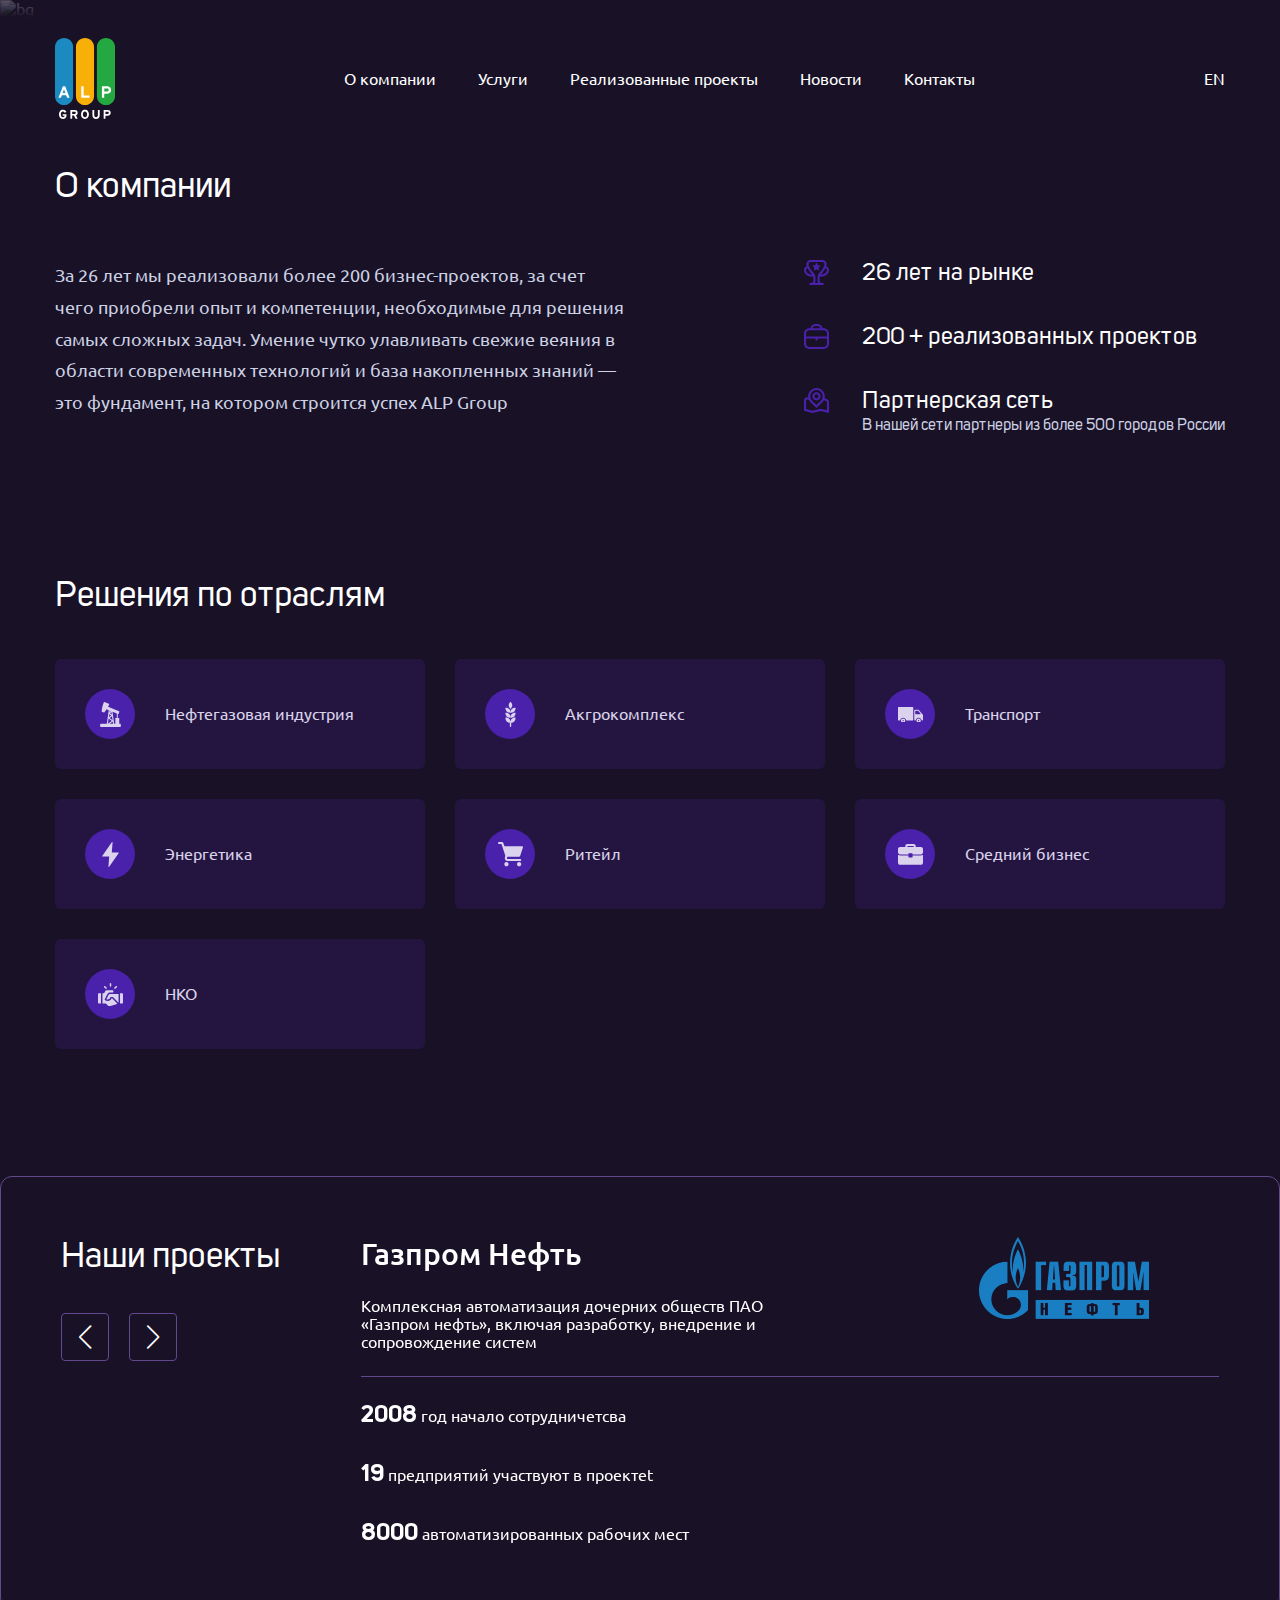
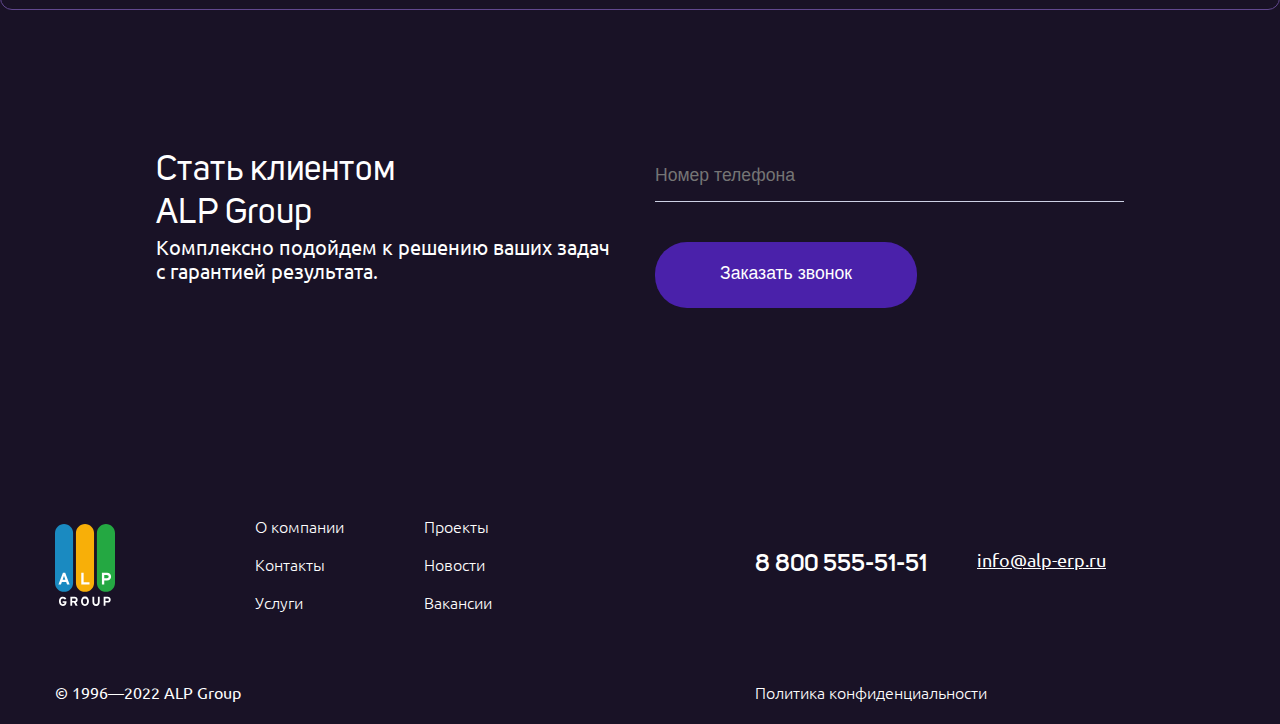
==== about.html @ 7f0297d9 "first-commit-1" ====
<!doctype html>
<html lang="ru">
<head>
  <meta charset="UTF-8">
  <meta name="viewport"
        content="width=device-width, user-scalable=no, initial-scale=1.0, maximum-scale=1.0, minimum-scale=1.0">
  <meta http-equiv="X-UA-Compatible" content="ie=edge">
  <title>About</title>
  <link rel="stylesheet" href="assets/style/vendor/swiper-bundle.min.css">
  <link rel="stylesheet" href="assets/style/vars.css">
  <link rel="stylesheet" href="assets/style/style.css">
  <link rel="stylesheet" href="assets/style/media.css">
</head>
<body>
<div class="wrapper p-r">
  <div class="bg-picture">
    <img src="assets/img/bg.png" alt="bg">
  </div>
  <div class="content">
    <header class="header">
      <div class="container">
        <div class="header__body d-f jc-sb  ai-c">
          <div class="header__logo">
            <img src="assets/img/logo.svg"
                 alt="logo"
            >
          </div>
          <div class="header__burger">
            <span></span>
            <span></span>
            <span></span>
          </div>
          <nav class="header__nav">
            <ul class="d-f">
              <li><a href="#">О компании</a></li>
              <li><a href="#">Услуги</a></li>
              <li><a href="#">Реализованные проекты</a></li>
              <li><a href="#">Новости</a></li>
              <li><a href="#">Контакты</a></li>
            </ul>
          </nav>
          <div class="header__lang">
            EN
          </div>
        </div>
      </div>
    </header>
    <main>
      <div class="container">
        <div class="about-intro js-intro-node">
          <div class="about-intro__title default-title">
            <h3>О компании</h3>
          </div>
          <div class="about-intro__content d-f jc-sb">
            <div class="about-intro__description">
              <p>
                За 26 лет мы реализовали более 200 бизнес-проектов, за счет чего приобрели опыт и компетенции,
                необходимые для решения самых сложных задач. Умение чутко улавливать свежие веяния в области современных
                технологий и база накопленных знаний — это фундамент, на котором строится успех ALP Group
              </p>
            </div>
            <div class="about-intro__items">
              <div class="about-intro__item d-f ai-fs">
                <div class="about-intro__icon">
                  <svg xmlns="http://www.w3.org/2000/svg" viewBox="0 0 512 512">
                    <g id="Layer_1" data-name="Layer 1">
                      <path d="m321.94,341.27c140.18-.7,190.06-74.94,190.06-138.6,0-35.78-25.32-65.71-58.97-72.94,2.9-8.26,5.42-15.83,7.13-21.57,7.53-25.45,2.65-52.35-13.38-73.79C430.44,12.54,405.46,0,378.22,0h-244.44c-27.24,0-52.25,12.54-68.59,34.39-16.02,21.44-20.89,48.34-13.35,73.77,1.71,5.74,4.2,13.31,7.13,21.57C25.32,136.96,0,166.89,0,202.67c0,63.66,49.9,137.9,190.06,138.6,1.19,6.44,1.94,13.01,1.94,19.69v65.71c0,38.95-32.77,42.5-42.67,42.67h-21.33c-11.8,0-21.33,9.54-21.33,21.33s9.54,21.33,21.33,21.33h256c11.8,0,21.33-9.54,21.33-21.33s-9.54-21.33-21.33-21.33h-21.16c-10.07-.17-42.84-3.71-42.84-42.67v-65.71c0-6.68.75-13.25,1.94-19.69Zm115.39-170.6c17.64,0,32,14.36,32,32,0,43.39-34.33,89.54-128.77,95.36,4.71-6.38,10.11-12.29,16.26-17.51,37.1-31.53,62.57-73.66,79.51-110.06.36,0,.66.21,1.02.21h-.02ZM42.67,202.67c0-17.64,14.36-32,32-32,.36,0,.66-.19,1-.21,16.94,36.39,42.39,78.51,79.51,110.06,6.14,5.23,11.54,11.11,16.26,17.51-94.44-5.82-128.77-51.97-128.77-95.36h0Zm181.61,266.67c6.29-11.54,10.39-25.47,10.39-42.67v-65.71c0-43.75-18.9-84.91-51.86-112.94-37.74-32.09-71.4-88.9-90.05-151.94-3.67-12.44-1.28-25.6,6.63-36.14,8.19-10.99,20.74-17.28,34.39-17.28h244.42c13.65,0,26.2,6.29,34.39,17.26,7.87,10.56,10.28,23.72,6.63,36.14-18.67,63.08-52.33,119.87-90.05,151.96-32.96,28.01-51.86,69.18-51.86,112.94v65.71c0,17.19,4.07,31.13,10.39,42.67h-63.42Zm-15.4-261.06c-5.63-3.88-8-11.05-5.76-17.54l11.07-34.26-29.14-21.33c-6.98-5.12-8.49-14.91-3.37-21.89,2.94-4.01,7.64-6.4,12.61-6.4h35.86l10.9-33.98c2.75-8.26,11.67-12.69,19.93-9.94,4.69,1.56,8.38,5.25,9.94,9.94l10.88,33.98h35.86c8.64,0,15.66,7,15.66,15.66,0,5.01-2.39,9.71-6.42,12.65l-29.14,21.33,11.07,34.26c2.65,8.23-1.88,17.07-10.13,19.73-4.78,1.54-10.01.68-14.06-2.28l-28.65-21.08-28.67,21.06c-5.46,4.07-12.93,4.1-18.43.09h0Z"/>
                    </g>
                  </svg>
                </div>
                <div class="about-intro__text">
                  26 лет на рынке
                </div>
              </div>
              <div class="about-intro__item d-f ai-fs">
                <div class="about-intro__icon">
                  <svg id="_Слой_2" data-name="Слой 2" xmlns="http://www.w3.org/2000/svg" viewBox="0 0 512 512">
                    <g id="Outline">
                      <path d="m405.33,85.33h-23.47C371.66,35.7,328,.06,277.33,0h-42.67c-50.67.06-94.33,35.7-104.53,85.33h-23.47C47.79,85.4.07,133.12,0,192v213.33c.07,58.88,47.79,106.6,106.67,106.67h298.67c58.88-.07,106.6-47.79,106.67-106.67v-213.33c-.07-58.88-47.79-106.6-106.67-106.67Zm-170.67-42.67h42.67c27.02.11,51.07,17.19,60.07,42.67h-162.82c9.01-25.48,33.05-42.55,60.07-42.67Zm-128,85.33h298.67c35.35,0,64,28.65,64,64v64H42.67v-64c0-35.35,28.65-64,64-64Zm298.67,341.33H106.67c-35.35,0-64-28.65-64-64v-106.67h192v21.33c0,11.78,9.55,21.33,21.33,21.33s21.33-9.55,21.33-21.33v-21.33h192v106.67c0,35.35-28.65,64-64,64Z"/>
                    </g>
                  </svg>
                </div>
                <div class="about-intro__text">
                  200 + реализованных проектов
                </div>
              </div>
              <div class="about-intro__item d-f ai-fs">
                <div class="about-intro__icon">
                  <svg xmlns="http://www.w3.org/2000/svg" viewBox="0 0 512 512.58">
                    <g id="Layer_1" data-name="Layer 1">
                      <path d="m256,255.87c47.13,0,85.33-38.21,85.33-85.33s-38.21-85.33-85.33-85.33-85.33,38.21-85.33,85.33,38.21,85.33,85.33,85.33Zm0-128c23.56,0,42.67,19.1,42.67,42.67s-19.1,42.67-42.67,42.67-42.67-19.1-42.67-42.67,19.1-42.67,42.67-42.67Zm85.33,341.97l170.67,41.56v-223.89c0-28.21-18.49-53.09-45.5-61.25l-44.8-14.93c3.28-13.31,4.94-26.96,4.97-40.66C426.67,76.41,350.26,0,256,0S85.33,76.41,85.33,170.67c.06,8.66.78,17.3,2.13,25.86-32.75-13.05-69.87,2.91-82.93,35.65C1.53,239.71,0,247.76,0,255.87v208.04l170.3,48.66,171.03-42.73ZM165.48,80.17c50.34-49.63,131.39-49.05,181.01,1.29,49.06,49.77,49.14,129.69.17,179.55l-90.67,88.73-90.52-88.55c-49.98-49.99-49.98-131.03,0-181.01ZM42.67,255.87c-.05-7.15,3.53-13.84,9.51-17.75,6.27-4.11,14.22-4.66,20.99-1.45l30.59,11.05c8.18,16.21,18.89,31.01,31.72,43.86l120.51,117.89,120.68-118.04c11.87-11.85,21.93-25.38,29.87-40.15l47.3,15.81c9.15,2.62,15.46,10.98,15.47,20.5v169.58l-127.98-31.27-170.24,42.67-128.43-36.78v-175.91Z"/>
                    </g>
                  </svg>
                </div>
                <div class="about-intro__text">
                  Партнерская сеть
                  <span class="about-intro__subtext">
                    В нашей сети партнеры из более 500 городов России
                  </span>
                </div>
              </div>
            </div>
          </div>
        </div>
        <div class="industries">
          <div class="industries__title default-title">
            <h3>
              Решения по отраслям
            </h3>
          </div>
          <div class="industries__items">
            <div class="industries__item d-f ai-c">
              <div class="industries__icon d-f ai-c jc-c">
                <svg xmlns="http://www.w3.org/2000/svg" viewBox="0 0 379.37 460.37">
                  <g>
                    <path d="m370,399.08h-19.33v-98.2c0-2.59-2.1-4.68-4.69-4.68h-21.81v-75.04l2.28.95c1.17.49,2.39.71,3.58.71,3.68,0,7.17-2.18,8.66-5.79l13.34-32.21c.95-2.3.95-4.88,0-7.17-.95-2.3-2.77-4.12-5.07-5.07l-202.53-83.86c7.4-14.12,14.05-28.5,19.77-42.74,1.91-4.77-.37-10.18-5.11-12.15L79.1.72c-4.74-1.96-10.19.25-12.2,4.98-19.81,46.39-32.59,98.09-40.21,162.7-.49,4.17,1.85,8.15,5.72,9.76l34.29,14.2c3.87,1.6,8.34.44,10.94-2.85,14.87-18.86,27.71-36.58,39.25-54.16l40.48,16.76-1.99,13.79-6.04,41.78-27.64,191.41H9.37c-5.17,0-9.37,4.19-9.37,9.37v42.55c0,5.17,4.19,9.37,9.37,9.37h360.63c5.17,0,9.37-4.2,9.37-9.37v-42.55c0-5.18-4.2-9.37-9.37-9.37Zm-64.56-102.89h-21.81c-2.59,0-4.69,2.1-4.69,4.68v98.2h-21.27l-27.64-191.41-3.91-27.11,79.32,32.84v82.79h0Zm-92.55-63.46l-32.93-24.56,26.19-22.13,6.74,46.7Zm-10.99,17.43l-41.76,26.55,7.52-52.1,34.24,25.54Zm15.6,14.44l10.06,69.67-54.21-41.61,44.15-28.07Zm-40.19,134.48l53.96-39.1,5.65,39.1h-59.6Zm18.4-231.12l-22.62,19.12,3.88-26.88,18.74,7.76Zm-39.69,137.31l56.2,43.14-69.73,50.52,13.52-93.66Z"/>
                  </g>
                </svg>
              </div>
              <div class="industries__name">
                Нефтегазовая индустрия
              </div>
            </div>
            <div class="industries__item d-f ai-c">
              <div class="industries__icon d-f ai-c jc-c">
                <svg id="_Слой_2" data-name="Слой 2" xmlns="http://www.w3.org/2000/svg" viewBox="0 0 18.99 46.61">
                  <g id="Capa_1" data-name="Capa 1">
                    <g>
                      <path d="m8.6,12.01c.22.26.55.41.89.41s.67-.15.89-.41c.99-1.18,2.47-3.33,2.47-5.8S11.37,1.59,10.38.41c-.22-.26-.55-.41-.89-.41s-.67.15-.89.41c-1,1.17-2.47,3.33-2.47,5.8,0,2.47,1.47,4.63,2.47,5.8Z"/>
                      <path d="m9.5,20.1c.18,0,4.55.18,7.13-2.4,1.74-1.74,2.23-4.31,2.36-5.85.03-.34-.1-.68-.34-.92-.24-.24-.58-.36-.92-.34-1.53.13-4.1.61-5.85,2.36-1.93,1.93-2.31,4.86-2.38,6.29-.07-1.43-.46-4.36-2.39-6.29-1.75-1.74-4.31-2.23-5.85-2.36-.34-.03-.68.1-.92.34-.24.24-.36.58-.34.92.13,1.53.61,4.1,2.36,5.85,2.58,2.58,6.95,2.4,7.14,2.4Z"/>
                      <path d="m11.88,22.21c-1.93,1.93-2.31,4.86-2.38,6.29-.07-1.43-.46-4.36-2.39-6.29-1.75-1.75-4.31-2.23-5.85-2.36-.34-.03-.68.09-.92.34s-.36.58-.34.92c.13,1.53.61,4.1,2.36,5.85,2.58,2.58,6.95,2.4,7.13,2.4.18,0,4.55.18,7.13-2.4,1.74-1.75,2.23-4.31,2.36-5.85.03-.34-.1-.68-.34-.92-.24-.24-.58-.36-.92-.34-1.53.13-4.1.61-5.85,2.36Z"/>
                      <path d="m11.88,31.46c-1.93,1.93-2.31,4.86-2.38,6.29-.07-1.44-.46-4.37-2.39-6.29-1.75-1.75-4.31-2.23-5.85-2.36-.34-.03-.68.09-.92.34-.24.24-.37.58-.34.92.13,1.53.61,4.1,2.36,5.85,1.76,1.76,4.37,2.24,5.9,2.36v6.67c0,.76.52,1.37,1.28,1.37s1.28-.61,1.28-1.37v-6.67c1.54-.13,4.08-.62,5.81-2.35,1.74-1.74,2.23-4.31,2.36-5.85.03-.34-.1-.68-.34-.92-.24-.24-.58-.36-.92-.34-1.53.13-4.1.61-5.85,2.36Z"/>
                    </g>
                  </g>
                </svg>
              </div>
              <div class="industries__name">
                Акгрокомплекс
              </div>
            </div>
            <div class="industries__item d-f ai-c">
              <div class="industries__icon d-f ai-c jc-c">
                <svg id="_Слой_2" data-name="Слой 2" xmlns="http://www.w3.org/2000/svg" viewBox="0 0 612 387.59">
                  <g id="Capa_1" data-name="Capa 1">
                    <g>
                      <path d="m504.9,283.55c-28.68,0-52.02,23.34-52.02,52.02s23.34,52.02,52.02,52.02,52.02-23.34,52.02-52.02-23.34-52.02-52.02-52.02Zm0,67.32c-8.44,0-15.3-6.86-15.3-15.3s6.86-15.3,15.3-15.3,15.3,6.86,15.3,15.3-6.86,15.3-15.3,15.3Z"/>
                      <path d="m499.92,67.31h-89.88c-6.76,0-12.24,5.48-12.24,12.24v238.68c0,6.76,5.48,12.24,12.24,12.24h12.98c6.06,0,11.43-4.36,12.21-10.37,4.8-36.81,34.16-59.63,69.68-59.63s64.87,22.83,69.68,59.63c.78,6.01,6.14,10.37,12.21,10.37h12.97c6.76,0,12.24-5.48,12.24-12.24v-119.34c0-2.88-1.01-5.65-2.85-7.85l-99.84-119.34c-2.32-2.78-5.76-4.39-9.39-4.39Zm-77.64,97.92v-61.2c0-6.76,5.48-12.24,12.24-12.24h53.92c3.63,0,7.08,1.62,9.4,4.41l51,61.2c6.64,7.97.97,20.07-9.41,20.07h-104.91c-6.76,0-12.24-5.48-12.24-12.24Z"/>
                      <path d="m12.24,330.48h31.34c6.06,0,11.43-4.36,12.21-10.37,4.8-36.81,34.16-59.63,69.68-59.63s64.87,22.83,69.68,59.63c.78,6.01,6.14,10.37,12.21,10.37h153.73c6.76,0,12.24-5.48,12.24-12.24V12.24c0-6.76-5.48-12.24-12.24-12.24H12.24C5.48,0,0,5.48,0,12.24v306c0,6.76,5.48,12.24,12.24,12.24Z"/>
                      <path d="m125.46,283.55c-28.68,0-52.02,23.34-52.02,52.02s23.34,52.02,52.02,52.02,52.02-23.34,52.02-52.02c0-28.68-23.34-52.02-52.02-52.02Zm0,67.32c-8.44,0-15.3-6.86-15.3-15.3s6.86-15.3,15.3-15.3,15.3,6.86,15.3,15.3-6.86,15.3-15.3,15.3Z"/>
                    </g>
                  </g>
                </svg>
              </div>
              <div class="industries__name">
                Транспорт
              </div>
            </div>
            <div class="industries__item d-f ai-c">
              <div class="industries__icon d-f ai-c jc-c">
                <svg id="_Слой_2" data-name="Слой 2" xmlns="http://www.w3.org/2000/svg" viewBox="0 0 320.03 480">
                  <g id="svg7119">
                    <g id="layer1">
                      <path id="path31836" d="m191.61.01c-2.47.12-4.73,1.39-6.14,3.42L1.45,267.42c-3.7,5.3.1,12.58,6.56,12.58h127.31l-15.28,191.39c-.6,8.09,9.84,11.83,14.52,5.2l184.02-263.97c3.7-5.3-.09-12.57-6.55-12.58h-127.33l15.3-191.41c.38-4.82-3.56-8.88-8.39-8.62Z" vector-effect="none"/>
                    </g>
                  </g>
                </svg>
              </div>
              <div class="industries__name">
                Энергетика
              </div>
            </div>
            <div class="industries__item d-f ai-c">
              <div class="industries__icon d-f ai-c jc-c">
                <svg id="_Слой_2" data-name="Слой 2" xmlns="http://www.w3.org/2000/svg" viewBox="0 0 504.9 490.67">
                  <g id="_Слой_1-2" data-name="Слой 1">
                    <path d="m21.33,0C9.55,0,0,9.55,0,21.33s9.55,21.33,21.33,21.33h37.96c6.37,0,12.03,4.08,14.04,10.12l70.34,211.05c3.12,9.37,3.52,19.46,1.13,29.04l-5.79,23.21c-8.5,33.99,17.96,67.92,53,67.92h256c11.78,0,21.33-9.55,21.33-21.33s-9.55-21.33-21.33-21.33H192c-8.31,0-13.64-6.82-11.63-14.88l4.37-17.44c1.52-6.08,6.99-10.35,13.26-10.35h228.67c9.19,0,17.34-5.87,20.25-14.58l56.88-170.67c4.61-13.82-5.68-28.09-20.25-28.08H139.83c-6.37,0-12.03-4.08-14.04-10.12l-20.21-60.63C102.68,5.87,94.52,0,85.33,0H21.33Zm149.33,405.33c-23.56,0-42.67,19.1-42.67,42.67s19.1,42.67,42.67,42.67,42.67-19.1,42.67-42.67-19.1-42.67-42.67-42.67Zm256,0c-23.56,0-42.67,19.1-42.67,42.67s19.1,42.67,42.67,42.67,42.67-19.1,42.67-42.67-19.1-42.67-42.67-42.67Z"/>
                  </g>
                </svg>
              </div>
              <div class="industries__name">
                Ритейл
              </div>
            </div>
            <div class="industries__item d-f ai-c">
              <div class="industries__icon d-f ai-c jc-c">
                <svg id="_Слой_2" data-name="Слой 2" xmlns="http://www.w3.org/2000/svg" viewBox="0 0 512 426.67">
                  <g id="Capa_1" data-name="Capa 1">
                    <g>
                      <path d="m469.33,64h-106.67v-21.33c0-23.53-19.14-42.67-42.67-42.67h-128c-23.53,0-42.67,19.14-42.67,42.67v21.33H42.67c-23.53,0-42.67,19.14-42.67,42.67v64c0,23.53,19.14,42.67,42.67,42.67h170.67v-10.67c0-5.9,4.77-10.67,10.67-10.67h64c5.9,0,10.67,4.77,10.67,10.67v10.67h170.67c23.53,0,42.66-19.13,42.66-42.67v-64c0-23.53-19.14-42.67-42.67-42.67Zm-149.33,0h-128v-21.33h128v21.33Z"/>
                      <path d="m506.08,224.84c-3.64-1.8-7.98-1.39-11.19,1.05-7.58,5.74-16.42,8.77-25.56,8.77h-170.67v32c0,5.9-4.77,10.67-10.67,10.67h-64c-5.9,0-10.67-4.77-10.67-10.67v-32H42.67c-9.15,0-17.98-3.03-25.56-8.77-3.22-2.46-7.55-2.88-11.19-1.05-3.62,1.8-5.92,5.5-5.92,9.55v149.6c0,23.53,19.14,42.67,42.67,42.67h426.67c23.53,0,42.67-19.14,42.67-42.67v-149.6c0-4.05-2.29-7.75-5.92-9.55Z"/>
                    </g>
                  </g>
                </svg>
              </div>
              <div class="industries__name">
                Средний бизнес
              </div>
            </div>
            <div class="industries__item d-f ai-c">
              <div class="industries__icon d-f ai-c jc-c">
                <svg id="_Слой_2" data-name="Слой 2" xmlns="http://www.w3.org/2000/svg" viewBox="0 0 512 475.78">
                  <g id="Capa_1" data-name="Capa 1">
                    <path d="m256,0c-8.29,0-15,6.71-15,15v45c0,8.29,6.71,15,15,15s15-6.71,15-15V15c0-8.29-6.71-15-15-15Z"/>
                    <path d="m176.61,94.39l-30-30c-5.86-5.86-15.35-5.86-21.21,0s-5.86,15.35,0,21.21l30,30c5.86,5.86,15.35,5.86,21.21,0,5.86-5.86,5.86-15.35,0-21.21Z"/>
                    <path d="m386.61,64.39c-5.86-5.86-15.35-5.86-21.21,0l-30,30c-5.86,5.86-5.86,15.35,0,21.21,5.86,5.86,15.35,5.86,21.21,0l30-30c5.86-5.86,5.86-15.35,0-21.21Z"/>
                    <path d="m497,210h-46v210h46c8.29,0,15-6.71,15-15v-180c0-8.29-6.71-15-15-15Z"/>
                    <path d="m15,210c-8.29,0-15,6.71-15,15v180c0,8.29,6.71,15,15,15h46v-210H15Z"/>
                    <path d="m244.54,225c-11.44,0-21.72,6.36-26.84,16.58l-45.66,91.35c7.65,3.35,15.73,5.05,23.99,5.05,22.84,0,43.39-12.73,53.63-33.24l9.87-19.75h29.03c7.9,0,15.63,3.21,21.21,8.79l111.21,111.21v-180h-176.46Z"/>
                    <path d="m288.58,315h-10.49l-.87,1.73c-14.17,28.34-41.8,48.34-73.38,50.92-23.23,1.9-39.33-4.78-58.43-13.47-7.76-3.53-11.14-12.81-7.33-20.43l52.77-105.58c10.16-20.33,30.95-33.18,53.68-33.18h64.73c4.15-9.2,6.72-19.25,6.72-30,0-8.29-6.71-15-15-15h-116.46c-17.05,0-32.63,9.63-40.26,24.88l-13.41,26.82c-2.54,5.08-7.74,8.29-13.42,8.29h-26.46v210h68.79l42.49,42.49c12.32,12.32,30.06,16.21,45.37,11.09l128.1-40.27c7.66-2.15,14.11-6.37,19.37-11.77l-106.55-106.55Z"/>
                  </g>
                </svg>
              </div>
              <div class="industries__name">
                НКО
              </div>
            </div>
          </div>
        </div>
      </div>
      <section class="projects d-f">
        <div class="projects__static">
          <h3 class="projects__title default-title">
            Наши проекты
          </h3>
          <div class="projects__actions d-f">
            <div class="projects__prev shadow-hover-purple swiper-button-prev"></div>
            <div class="projects__next shadow-hover-purple swiper-button-next"></div>
          </div>
        </div>
        <div class="projects__slider swiper ">
          <div class="swiper-wrapper">
            <div class="swiper-slide projects-item projects__item">
              <div class="projects-item__top d-f jc-sb">
                <div class="projects-item__info">
                  <div class="projects-item__name">
                    Газпром Нефть
                  </div>
                  <div class="projects-item__description">
                    Комплексная автоматизация дочерних обществ ПАО «Газпром нефть», включая разработку, внедрение и
                    сопровождение систем
                  </div>
                </div>
                <div class="projects-item__logo">
                  <img src="assets/img/history/g.png" alt="gaz">
                </div>
              </div>
              <div class="projects-item__bottom">
                <ul class="projects-item__list">
                  <li>
                    <strong>2008</strong> год начало сотрудничетсва
                  </li>
                  <li>
                    <strong>19</strong> предприятий участвуют в проектеt
                  </li>
                  <li>
                    <strong>8000</strong> автоматизированных рабочих мест
                  </li>
                </ul>
              </div>
            </div>
            <div class="swiper-slide projects-item projects__item">
              <div class="projects-item__top d-f jc-sb">
                <div class="projects-item__info">
                  <div class="projects-item__name">
                    Газпром Нефть
                  </div>
                  <div class="projects-item__description">
                    Комплексная автоматизация дочерних обществ ПАО «Газпром нефть», включая разработку, внедрение и
                    сопровождение систем
                  </div>
                </div>
                <div class="projects-item__logo">
                  <img src="assets/img/history/g.png" alt="gaz">
                </div>
              </div>
              <div class="projects-item__bottom">
                <ul class="projects-item__list">
                  <li>
                    <strong>2008</strong> год начало сотрудничетсва
                  </li>
                  <li>
                    <strong>19</strong> предприятий участвуют в проектеt
                  </li>
                  <li>
                    <strong>8000</strong> автоматизированных рабочих мест
                  </li>
                </ul>
              </div>
            </div>
          </div>
        </div>
      </section>
<!--      gap 15-->
      <div class="client d-f jc-c">
        <div class="client__description">
          <div class="client__title default-title">
            <h3>
              Стать клиентом
              ALP Group
            </h3>
          </div>
          <div class="client__text">
            <p>
              Комплексно подойдем к решению ваших задач
              с гарантией результата.
            </p>
          </div>
        </div>
        <div class="client__form">
          <form>
            <label >
              <input type="text"
                     class="input_border-bottom "
                     placeholder="Номер телефона"
              >
            </label>
            <button class="default-btn default-btn_purple">Заказать звонок</button>
          </form>
        </div>
      </div>
    </main>
  </div>
  <footer class="footer">
    <div class="container">
      <div class="footer__top d-f ai-c">
        <div class="footer__logo">
          <img src="assets/img/logo.svg"
               alt="logo"
          >
        </div>
        <nav class="footer__nav d-f">
          <ul>
            <li><a href="#">О компании</a></li>
            <li><a href="#">Контакты</a></li>
            <li><a href="#">Услуги</a></li>
          </ul>
          <ul>
            <li><a href="#">Проекты</a></li>
            <li><a href="#">Новости</a></li>
            <li><a href="#">Вакансии</a></li>
          </ul>
        </nav>
        <div class="footer__contacts footer__right d-f">
          <div class="footer__phone">
            <a href="tel:88005555151">8 800 555-51-51</a>
          </div>
          <div class="footer__mail">
            <a href="mailto:info@alp-erp.ru">info@alp-erp.ru</a>
          </div>
        </div>
      </div>
      <div class="footer__bottom d-f">
        <div class="footer__copy">
          © 1996—2022 ALP Group
        </div>
        <div class="footer__policy footer__right">
          <a href="#">Политика конфиденциальности</a>
        </div>
      </div>
    </div>
  </footer>
  <!--  <script src="https://cdn.jsdelivr.net/gh/koles1ko/mask@1.0.3/dist/PhoneMask.js"></script>-->
  <script src="assets/scripts/vendor/swiper-bundle.min.js"></script>
  <script src="assets/scripts/script.js"></script>
</div>
</body>
</html>
---- assets/style/vars.css ----
:root {
  --white: #fff;
  --grey-light: #cdd1e4;
  --border-violet: #61488f;
  --shadow-violet: #7545f9;
  --violet: #4a21aa;
  --blue: #2067fb;
  --blue-dark: #034393;
  --aqua: #1a89c1;
  --yellow: #f8ae07;
  --green: #23a842;
  --bg: #191226;
  --container: 1170px;
  --circle-photo-width: 276px;
  --circle-photo-picture-height: 310px;
  --circle-photo-picture-width: 250px;
  --font-size: 16px;
  --font-ubuntu: "ubuntu", sans-serif;
  --font-uni-sans: "uniSans", sans-serif;
  --font-rubik: "rubik", sans-serif;
  --toggle-menu-time: .3s ;
}

/*# sourceMappingURL=vars.css.map */
---- assets/style/style.css ----
@font-face {
  font-family: "rubik";
  src: url("../fonts/rubik/Rubik.woff") format("woff"), url("../fonts/rubik/Rubik.woff2") format("woff2"), url("../fonts/rubik/Rubik.ttf") format("truetype");
  font-style: normal;
  font-weight: 400;
}
@font-face {
  font-family: "rubik";
  src: url("../fonts/rubik/Rubikmedium.woff") format("woff"), url("../fonts/rubik/Rubikmedium.woff2") format("woff2"), url("../fonts/rubik/Rubikmedium.ttf") format("truetype");
  font-style: normal;
  font-weight: 500;
}
@font-face {
  font-family: "ubuntu";
  src: url("../fonts/ubuntu/Ubuntu-Light.woff") format("woff");
  font-style: normal;
  font-weight: 300;
}
@font-face {
  font-family: "ubuntu";
  src: url("../fonts/ubuntu/Ubuntu-Regular.woff") format("woff");
  font-style: normal;
  font-weight: 400;
}
@font-face {
  font-family: "ubuntu";
  src: url("../fonts/ubuntu/Ubuntu-Medium.woff") format("woff");
  font-style: normal;
  font-weight: 500;
}
@font-face {
  font-family: "ubuntu";
  src: url("../fonts/ubuntu/Ubuntu-Bold.woff") format("woff");
  font-style: normal;
  font-weight: 700;
}
@font-face {
  font-family: "uniSans";
  src: url("../fonts/uni-sans/UniSansRegular.woff") format("woff");
  font-style: normal;
  font-weight: 400;
}
@font-face {
  font-family: "uniSans";
  src: url("../fonts/uni-sans/UniSansSemiBold.woff") format("woff");
  font-style: normal;
  font-weight: 600;
}
@font-face {
  font-family: "uniSans";
  src: url("../fonts/uni-sans/UniSansBold.woff") format("woff");
  font-style: normal;
  font-weight: 700;
}
a,
abbr,
acronym,
address,
applet,
article,
aside,
audio,
b,
big,
blockquote,
body,
canvas,
caption,
center,
cite,
code,
dd,
del,
details,
dfn,
div,
dl,
dt,
em,
embed,
fieldset,
figcaption,
figure,
footer,
form,
h1,
h2,
h2,
h3,
h3,
h4,
h4,
h5,
h5,
h6,
header,
hgroup,
html,
i,
iframe,
img,
ins,
kbd,
label,
legend,
li,
mark,
menu,
nav,
object,
ol,
output,
p,
pre,
q,
ruby,
s,
samp,
section,
small,
span,
strike,
strong,
sub,
summary,
sup,
table,
tbody,
td,
tfoot,
th,
thead,
time,
tr,
tt,
u,
ul,
var,
video {
  margin: 0;
  padding: 0;
  border: 0;
  font: inherit;
  vertical-align: baseline;
}

/* HTML5 display-role reset for older browsers */
article,
aside,
details,
figcaption,
figure,
footer,
header,
hgroup,
menu,
nav,
section {
  display: block;
}

ul, ol {
  list-style: none;
}

blockquote,
q {
  quotes: none;
}

button {
  outline: none;
}

blockquote:after,
blockquote:before,
q:after,
q:before {
  content: "";
}

html {
  box-sizing: border-box;
  height: 100%;
}

*,
*::after,
*::before {
  box-sizing: inherit;
}

a,
input,
textarea {
  outline: none;
}

html,
body {
  position: relative;
}

a {
  display: inline-block;
  text-decoration: none;
}

ul,
li {
  margin: 0;
  padding: 0;
  list-style: none;
}

img {
  max-width: 100%;
  display: block;
  object-fit: cover;
}

body {
  height: 100%;
  font-weight: 400;
  color: var(--white);
  font-family: var(--font-ubuntu);
}

.wrapper {
  display: flex;
  flex-direction: column;
  min-height: 100%;
  overflow: hidden;
}
.wrapper::before {
  content: "";
  position: absolute;
  inset: 0;
  background: var(--bg);
  z-index: -2;
}
.wrapper .bg-picture {
  position: absolute;
  z-index: -1;
  opacity: 0.3;
  overflow: hidden;
}
.wrapper .bg-picture::after {
  content: "";
  position: absolute;
  inset: 0;
  background: linear-gradient(to bottom, transparent 0%, var(--bg) 100%);
}

.content {
  flex: 1 0 auto;
}

.footer {
  flex: 0 0 auto;
}

.container {
  max-width: calc(var(--container) + 2rem);
  width: 100%;
  margin: 0 auto;
  padding: 0 1rem;
}

.main {
  max-width: 100vw;
  width: 100%;
  overflow-x: hidden;
}

.p-r {
  position: relative;
}

.d-f {
  display: flex;
}

.ai-c {
  align-items: center;
}

.ai-fe {
  align-items: flex-end;
}

.ai-fs {
  align-items: flex-start;
}

.jc-c {
  justify-content: center;
}

.jc-sb {
  justify-content: space-between;
}

.default-title {
  font-size: 2.2rem;
  font-family: var(--font-uni-sans);
  font-weight: 400;
}

.shadow-hover-purple {
  transition: box-shadow 0.3s linear;
}
.shadow-hover-purple:hover {
  cursor: pointer;
  box-shadow: 0 0 15px var(--shadow-violet);
}

.k1-no-wrap {
  white-space: nowrap;
}

.input_border-bottom {
  border: none;
  border-bottom: 1px solid var(--grey-light);
  color: var(--grey-light);
  background-color: transparent;
  padding: 15px 0;
}

.default-btn {
  display: block;
  padding: 23px 65px 25px;
  border-radius: 32px;
  border: none;
  font-size: 1.1rem;
  line-height: 1;
}
.default-btn_purple {
  background-color: var(--violet);
  color: var(--white);
}

.header {
  padding: 38px 0;
}
.header__burger {
  display: none;
}
.header__logo {
  max-width: 60px;
  width: 100%;
}
.header__nav ul {
  gap: 42px;
}
.header__nav a {
  color: var(--white);
}
.header__nav a:hover {
  text-decoration: underline;
}

.en .header__right {
  gap: 85px;
}
.en .header__email a {
  color: var(--white);
  text-decoration: underline;
}

.digital-transform {
  margin-top: 150px;
}
.digital-transform__description {
  margin-top: 40px;
  max-width: 532px;
  width: 100%;
  font-weight: 300;
}
.digital-transform__description p + p {
  margin-top: 20px;
}
.digital-transform__person {
  margin-left: 230px;
}
.digital-transform__photo {
  width: var(--circle-photo-width);
  height: var(--circle-photo-picture-height);
  border-radius: 0 0 calc(var(--circle-photo-width) / 2) calc(var(--circle-photo-width) / 2);
  overflow: hidden;
}
.digital-transform__photo::before {
  content: "";
  position: absolute;
  width: var(--circle-photo-width);
  height: var(--circle-photo-width);
  bottom: 0;
  background-color: var(--violet);
  border-radius: calc(var(--circle-photo-width) / 2);
  z-index: -1;
}
.digital-transform__photo img {
  width: var(--circle-photo-picture-width);
}
.digital-transform__name, .digital-transform__position {
  text-align: center;
}
.digital-transform__name {
  margin-top: 20px;
  font-size: 1.1rem;
}
.digital-transform__position {
  margin-top: 5px;
  font-size: 0.9rem;
  color: var(--grey-light);
}
.digital-transform__form {
  margin-top: 50px;
}
.digital-transform__form input {
  font-size: 1.1rem;
  width: 470px;
}
.digital-transform__form button {
  margin-top: 38px;
}

.projects {
  border: 1px solid var(--border-violet);
  border-radius: 12px;
  max-width: 1300px;
  margin: 127px auto 0;
  padding: 60px;
}
.projects__body {
  padding: 48px 68px;
  gap: 30px;
  border-radius: 12px;
  overflow: hidden;
}
.projects__static {
  flex-basis: 300px;
  flex-shrink: 0;
}
.projects__actions {
  margin-top: 55px;
  gap: 20px;
}
.projects__prev, .projects__next {
  position: relative;
  border: 1px solid var(--border-violet);
  width: 48px;
  height: 48px;
  border-radius: 4px;
  overflow: hidden;
  left: 0;
  right: 0;
  background: transparent;
}
.projects__prev::after, .projects__next::after {
  color: white;
  font-size: 24px;
}
.projects__prev::before {
  transform: translateY(calc(100% + 1px));
}
.projects__next::before {
  transform: translateY(calc(-100% - 1px));
}

.projects-item {
  cursor: grab;
}
.projects-item__top {
  border-bottom: 1px solid var(--border-violet);
  gap: 30px;
}
.projects-item__info {
  max-width: 470px;
  width: 100%;
}
.projects-item__name {
  font-size: 30px;
  font-weight: 500;
}
.projects-item__description {
  margin-top: 25px;
  padding-bottom: 25px;
  max-width: 450px;
}
.projects-item__logo {
  max-width: 170px;
  width: 100%;
  margin-right: 70px;
}
.projects-item__bottom {
  padding-top: 25px;
}
.projects-item__list {
  font-family: var(--font-ubuntu);
}
.projects-item__list strong {
  font-size: 1.5rem;
  font-weight: 700;
  font-family: var(--font-uni-sans);
}
.projects-item__list li + li {
  margin-top: 30px;
}

.home-news {
  margin-top: 100px;
}

.page-news {
  margin-top: 50px;
}

.news__all a {
  color: var(--white);
  font-size: 1.1rem;
  text-decoration: underline;
  font-family: var(--font-uni-sans);
}
.news__list {
  display: grid;
  grid-template-columns: repeat(3, 1fr);
  grid-gap: 30px;
  margin-top: 60px;
}
.news .digital-transform {
  margin-top: 100px;
}
.news .digital-transform + .news__list {
  margin-top: 100px;
}

.news-item {
  padding: 30px;
  border: 1px solid var(--border-violet);
  border-radius: 6px;
  flex: 1;
  min-height: 211px;
}
.news-item__date {
  font-size: 0.8rem;
  color: var(--grey-light);
}
.news-item__name {
  margin-top: 20px;
  font-family: var(--font-uni-sans);
  font-size: 1.25rem;
}

.detail-news {
  max-width: 770px;
  width: 100%;
  margin: 10px auto 0;
}
.detail-news__title h1 {
  font-size: 2.2rem;
  font-family: var(--font-uni-sans);
}
.detail-news__date {
  margin-top: 30px;
  font-size: 0.8rem;
  color: var(--grey-light);
}
.detail-news__picture {
  margin-top: 50px;
  border-radius: 6px;
  overflow: hidden;
}
.detail-news__picture img {
  object-fit: cover;
  width: 100%;
  height: auto;
}
.detail-news__content {
  margin-top: 30px;
  font-weight: 300;
  line-height: 1.5;
}
.detail-news__content > * + * {
  margin-top: 30px;
}
.detail-news__content > * + blockquote, .detail-news__content > * + .border {
  margin: 40px 0;
}
.detail-news__content blockquote {
  padding-left: 70px;
  position: relative;
}
.detail-news__content blockquote::after {
  content: "";
  position: absolute;
  left: 0;
  top: 7px;
  width: 36px;
  height: 27px;
  background-image: url(/assets/img/icons/quotes.svg);
}
.detail-news__content .border {
  padding: 30px;
  position: relative;
}
.detail-news__content .border::after {
  content: "";
  position: absolute;
  height: 100%;
  width: 4px;
  display: block;
  left: 0;
  top: 0;
  background-color: var(--violet);
}
.detail-news__socials {
  margin-top: 50px;
  border-top: 2px solid #4d495c;
  gap: 55px;
  padding-top: 20px;
}
.detail-news__socials-links ul {
  gap: 20px;
}
.detail-news__socials-links a {
  width: 48px;
  height: 48px;
  border-radius: 50%;
  background-color: var(--violet);
  display: flex;
  align-items: center;
  justify-content: center;
}
.detail-news__socials-links a svg {
  max-width: 24px;
  width: 100%;
  fill: var(--white);
  max-height: 22px;
}

.news-another {
  margin-top: 100px;
}

.industries {
  margin-top: 140px;
}
.industries__items {
  display: grid;
  grid-template-columns: repeat(3, 1fr);
  grid-gap: 30px;
  margin-top: 40px;
}
.industries__item {
  border-radius: 6px;
  position: relative;
  padding: 30px;
  gap: 30px;
}
.industries__item::before {
  content: "";
  display: block;
  position: absolute;
  inset: 0;
  opacity: 0.2;
  background-color: var(--violet);
  border-radius: 6px;
}
.industries__icon {
  width: 50px;
  height: 50px;
  background-color: var(--violet);
  border-radius: 50%;
  flex-shrink: 0;
}
.industries__icon svg {
  max-width: 25px;
  width: 100px;
  max-height: 25px;
  fill: var(--white);
}

.client {
  gap: 30px;
  max-width: 1000px;
  padding: 0 1rem;
  width: 100%;
  margin: 140px auto 0;
}
.client__description, .client__form {
  flex: 1;
}
.client__text {
  max-width: 460px;
}
.client__title {
  max-width: 240px;
}
.client__text {
  font-size: 1.25rem;
}
.client__form input {
  width: 100%;
  font-size: 1.1rem;
  font-weight: 300;
}
.client__form button {
  margin-top: 40px;
}

.contacts-page-client {
  margin-top: 100px;
  border-radius: 6px;
  border: 1px solid var(--border-violet);
  padding: 70px;
}
.contacts-page-client .client {
  margin-top: 0;
}

.pagination {
  margin-top: 50px;
}
.pagination__arrow {
  position: relative;
  height: auto;
  margin: 0;
}
.pagination__arrow::after {
  font-size: 1rem;
  color: var(--white);
}
.pagination__item {
  padding: 0 10px;
  position: relative;
  display: block;
  width: 100%;
  color: var(--white);
}
.pagination__item::after {
  content: "";
  position: absolute;
  width: 100%;
  height: 3px;
  background-color: #4d495c;
  display: block;
  bottom: -20px;
  left: 0;
  right: 0;
}
.pagination__item.pagination__current::after {
  background-color: var(--violet);
}
.pagination__arrow_left {
  margin-right: 35px;
}
.pagination__arrow_right {
  margin-left: 35px;
}

.contacts-block {
  margin-top: 100px;
}
.contacts-block__text, .contacts-block__doc {
  flex: 1;
}
.contacts-block__content {
  margin-top: 40px;
  gap: 15px;
}
.contacts-block__link {
  margin-top: 20px;
}
.contacts-block__link a {
  color: var(--white);
  font-size: 1.1rem;
  font-family: var(--font-uni-sans);
}
.contacts-block__doc a {
  display: flex;
  align-items: center;
  gap: 1rem;
  font-weight: 500;
  font-size: 1.1rem;
  padding: 16px 25px;
  max-width: 300px;
  width: 100%;
}
.contacts-block__doc a svg {
  max-width: 30px;
  fill: var(--white);
}

.modal {
  position: fixed;
  inset: 0;
  background-color: rgba(0, 0, 0, 0.8);
  z-index: -50;
  display: flex;
  transform: scale(0);
  transform-origin: center center;
  transition: transform 1s, opacity 0.5s;
  opacity: 0;
}
.modal .modal__body {
  transform: scale(0);
  transform-origin: center center;
  transition: transform 1s;
}
.modal.opened {
  z-index: 50;
  transform: scale(1);
  opacity: 1;
}
.modal.opened .modal__body {
  transform: scale(1);
}
.modal.opening {
  z-index: 50;
  opacity: 1;
  transform: scale(1);
}
.modal.opening .modal__body {
  transition-delay: 0.4s;
  transform: scale(1);
}
.modal.closing {
  transform: scale(0);
  opacity: 0;
  transition: transform 1s linear 0.4s, opacity 1s;
}
.modal.closing .modal__body {
  transform: scale(0);
}
.modal__body {
  background-color: #191226;
  width: 100%;
  padding: 50px 100px;
  border-radius: 6px;
  color: #01173e;
  position: relative;
  max-width: 570px;
  border: 1px solid var(--border-violet);
  box-shadow: 0 0 15px var(--shadow-violet);
}
.modal__close {
  position: absolute;
  top: 1rem;
  right: 1rem;
  width: 28px;
  height: 28px;
  transition: transform 0.3s linear;
  transform-origin: center;
}
.modal__close:hover {
  cursor: pointer;
  transform: rotate(90deg);
}
.modal__close:hover span {
  background-color: var(--white);
}
.modal__close span {
  width: 28px;
  height: 2px;
  display: block;
  background-color: var(--white);
  transform-origin: center;
  position: absolute;
  left: 0;
  top: calc(50% - 1px);
  transition: background-color 0.3s linear;
}
.modal__close span:first-child {
  transform: rotate(45deg);
}
.modal__close span:last-child {
  transform: rotate(-45deg);
}
.modal__title {
  font-weight: 500;
  font-size: 1.9rem;
  color: var(--white);
}
.modal form {
  margin-top: 15px;
}
.modal__input {
  max-width: 330px;
  width: 100%;
}
.modal__input + .modal__input {
  margin-top: 15px;
}
.modal__input input {
  width: 100%;
  font-size: 1.1rem;
  color: var(--grey-light);
  font-weight: 300;
}
.modal__input input::placeholder {
  opacity: 1;
}
.modal__btn {
  margin-top: 40px;
}
.modal__btn .btn {
  width: 100%;
  border: none;
}

.modal-request .modal__body {
  max-width: 525px;
}

.modal-card {
  padding-top: 1rem;
  padding-bottom: 1rem;
}
.modal-card .modal__body {
  overflow: hidden;
  background: linear-gradient(to right, var(--item-gr-light), var(--item-gr-dark));
  color: white;
  background-size: 105%;
  max-width: 770px;
  padding: 0;
}
.modal-card .modal__content {
  padding: 0 6rem 2.5rem;
}
.modal-card .modal__picture {
  max-height: 360px;
}
.modal-card .modal__picture img {
  display: block;
  width: 100%;
  object-fit: contain;
}
.modal-card .modal__bg {
  z-index: -1;
  inset: 0;
  overflow: hidden;
  border-radius: 12px;
}
.modal-card .modal__bg::before {
  display: none;
}
.modal-card .modal__bg img {
  object-position: center -48px;
  width: 100%;
  height: 110%;
  border-radius: 12px;
  max-width: none;
  object-fit: cover;
}
.modal-card .modal__close span {
  background-color: white;
}
.modal-card ul li {
  font-size: 14px;
  padding-left: 40px;
  position: relative;
}
.modal-card ul li::before {
  content: "";
  display: inline-block;
  width: 20px;
  height: 1px;
  background-color: var(--btn-bg);
  top: 9px;
  position: absolute;
  left: 0;
}
.modal-card ul li + li {
  margin-top: 15px;
}

@keyframes modalShow {
  0% {
    transform: scale(0);
  }
  100% {
    transform: scale(1);
  }
}
.en-offer {
  margin-top: 140px;
}
.en-offer__items {
  display: grid;
  grid-template-columns: repeat(2, 1fr);
  grid-gap: 40px;
  margin-top: 50px;
}
.en-offer__item {
  padding-left: 50px;
  position: relative;
}
.en-offer__icon {
  display: flex;
  align-items: center;
  justify-content: center;
  position: absolute;
  top: 3px;
  left: 15px;
  max-width: 18px;
  width: 100%;
}
.en-offer__icon svg {
  fill: var(--violet);
  width: 100%;
  display: block;
}
.en-offer__name {
  font-size: 1.2rem;
  font-family: var(--font-uni-sans);
}
.en-offer__name + p {
  margin-top: 10px;
}
.en-offer__name p {
  font-weight: 300;
}

.en-present {
  max-width: 1030px;
  margin: 160px auto 0;
  gap: 30px;
}
.en-present__title {
  max-width: 300px;
  width: 100%;
}
.en-present__form {
  flex-grow: 1;
}
.en-present__form form {
  display: grid;
  grid-template-columns: repeat(2, 1fr);
  grid-gap: 40px 50px;
}
.en-present__form form input {
  color: var(--grey-light);
  font-size: 1.1rem;
  font-weight: 300;
  width: 100%;
}
.en-present__form form input::placeholder {
  opacity: 1;
}

.home-intro {
  margin-top: 10px;
}
.home-intro__description {
  margin-top: 3rem;
}
.home-intro__description p {
  font-size: 1.1rem;
}
.home-intro__description p + p {
  margin-top: 10px;
}
.home-intro__items {
  margin-top: 55px;
  gap: 30px;
}

.home-intro-item {
  border: 1px solid var(--border-violet);
  background-color: var(--bg);
  border-radius: 6px;
  padding: 40px 30px 25px;
}
.home-intro-item::after {
  content: "";
  display: block;
  position: absolute;
  bottom: 0;
  left: 0;
  right: 0;
  height: 11px;
  border-radius: 0 0 6px 6px;
}
.home-intro-item_blue::after {
  background-color: var(--aqua);
}
.home-intro-item_yellow::after {
  background-color: var(--yellow);
}
.home-intro-item_green::after {
  background-color: var(--green);
}
.home-intro-item__title h5 {
  font-family: var(--font-uni-sans);
  font-size: 1.5rem;
}
.home-intro-item__list {
  margin-top: 30px;
}
.home-intro-item__list li {
  font-size: 0.9rem;
}
.home-intro-item__list li + li {
  margin-top: 15px;
}

.en-intro__head {
  margin-top: 50px;
}
.en-intro__head-description {
  font-size: 1.1rem;
  color: var(--grey-light);
  font-weight: 300;
  margin-top: 40px;
}
.en-intro__body {
  margin-top: 140px;
  gap: 40px;
}
.en-intro__description {
  margin-top: 40px;
  max-width: 565px;
  width: 100%;
}
.en-intro__description p + p {
  margin-top: 20px;
}
.en-intro__form {
  max-width: 470px;
  width: 100%;
  border-radius: 6px;
  border: 1px solid var(--border-violet);
  padding: 50px 70px;
}
.en-intro__form input {
  color: var(--grey-light);
  font-size: 1.1rem;
  font-weight: 300;
  width: 100%;
}
.en-intro__form input::placeholder {
  opacity: 1;
}
.en-intro__form button {
  margin-top: 40px;
  width: 100%;
}
.en-intro__form-title {
  font-family: var(--font-uni-sans);
  font-size: 1.9rem;
}
.en-intro__form-description {
  margin-top: 30px;
  font-size: 1.2rem;
  color: var(--grey-light);
  max-width: 300px;
}
.en-intro__items {
  margin-top: 140px;
  display: grid;
  grid-template-columns: repeat(3, 1fr);
  grid-gap: 30px;
}
.en-intro__item {
  gap: 30px;
}
.en-intro__item-icon {
  width: 70px;
  height: 70px;
  flex-shrink: 0;
  border-radius: 50%;
  background-color: var(--violet);
  display: flex;
  align-items: center;
  justify-content: center;
}
.en-intro__item-icon svg {
  max-width: 24px;
  width: 100%;
  fill: var(--white);
}
.en-intro__item-subtext {
  font-size: 0.9rem;
  font-weight: 300;
  color: var(--grey-light);
}
.en-intro__item-text {
  margin-top: 2px;
  font-size: 1.4rem;
  font-weight: 400;
}

.about-intro {
  margin-top: 10px;
}
.about-intro__content {
  margin-top: 50px;
  gap: 30px;
}
.about-intro__description {
  max-width: 570px;
  width: 100%;
  font-size: 1.1rem;
  line-height: 1.8;
  color: var(--grey-light);
}
.about-intro__item {
  gap: 33px;
}
.about-intro__item + .about-intro__item {
  margin-top: 35px;
}
.about-intro__icon {
  max-width: 25px;
  width: 100px;
  flex-shrink: 0;
}
.about-intro__icon svg {
  display: block;
  width: 100%;
  fill: var(--violet);
}
.about-intro__text {
  font-size: 1.5rem;
  font-family: var(--font-uni-sans);
  color: var(--white);
}
.about-intro__subtext {
  font-size: 1rem;
  font-weight: 300;
  display: block;
  color: var(--grey-light);
}

.contacts {
  margin-top: 10px;
}
.contacts__row {
  margin-top: 50px;
  gap: 20px;
}
.contacts__links {
  gap: 25px;
}
.contacts__phone {
  font-size: 1.9rem;
  font-family: var(--font-uni-sans);
  font-weight: 600;
  color: var(--white);
}
.contacts__email {
  font-family: var(--font-uni-sans);
  text-decoration: underline;
  font-size: 1.5rem;
  color: var(--white);
}
.contacts__info {
  margin-top: 100px;
}
.contacts__tabs {
  padding-bottom: 15px;
  border-bottom: 3px solid rgba(205, 209, 228, 0.29);
  position: relative;
}
.contacts__tabs ul {
  gap: 30px;
}
.contacts__tabs li {
  cursor: pointer;
}
.contacts__tabs li.current {
  pointer-events: none;
}
.contacts__tabs-indicator {
  position: absolute;
  left: 0;
  bottom: -3px;
  height: 3px;
  width: 64px;
  background-color: var(--violet);
  transition: left 0.5s linear;
}
.contacts__content-wrapper {
  margin-top: 40px;
}
.contacts__data, .contacts__map {
  flex: 1;
}
.contacts__map iframe {
  width: 100%;
}
.contacts__data-block {
  max-width: 360px;
}
.contacts__data-block + .contacts__data-block {
  margin-top: 40px;
}
.contacts__content {
  display: none;
}
.contacts__content.show {
  display: flex;
}
.contacts__data-name {
  font-family: var(--font-uni-sans);
  font-size: 1.2rem;
  font-weight: 600;
}
.contacts__data-address {
  font-weight: 300;
  margin-top: 20px;
}
.contacts__data-phone {
  font-weight: 600;
  font-size: 1.1rem;
  margin-top: 25px;
}
.contacts__data-phone a, .contacts__data-email a {
  color: var(--white);
}

.footer {
  margin-top: 210px;
}
.footer__logo {
  max-width: 60px;
  width: 100%;
}
.footer__nav {
  margin-left: 140px;
  gap: 80px;
}
.footer__nav li + li {
  margin-top: 20px;
}
.footer__nav a {
  font-weight: 300;
  color: var(--white);
}
.footer__right {
  max-width: 470px;
  width: 100%;
}
.footer__contacts {
  gap: 50px;
  margin-left: auto;
}
.footer__phone a {
  font-size: 1.5rem;
  font-family: var(--font-uni-sans);
  font-weight: 600;
  color: var(--white);
}
.footer__mail {
  margin-right: 70px;
}
.footer__mail a {
  font-size: 1.1rem;
  color: var(--white);
  text-decoration: underline;
}
.footer__bottom {
  margin-top: 72px;
  padding-bottom: 22px;
}
.footer__policy {
  margin-left: auto;
}
.footer__policy a {
  color: var(--white);
  font-weight: 300;
}

.en .footer {
  padding-bottom: 60px;
}
.en .footer__contacts {
  margin-left: 0;
}
.en .footer__mail {
  margin-right: 0;
}

@keyframes mainShowMenu {
  0% {
    opacity: 1;
  }
  100% {
    opacity: 0;
    z-index: -1;
  }
}
@keyframes mainHideMenu {
  0% {
    opacity: 0;
  }
  100% {
    opacity: 1;
    z-index: 1;
  }
}
@keyframes navShowMenu {
  0% {
    opacity: 0;
  }
  100% {
    opacity: 1;
    z-index: 1;
  }
}
@keyframes navHideMenu {
  0% {
    opacity: 1;
  }
  100% {
    opacity: 0;
    z-index: -1;
  }
}

/*# sourceMappingURL=style.css.map */
---- assets/style/media.css ----
@media (max-width: 1024px) {
  body, html {
    font-size: 14px;
  }
  .header__logo {
    max-width: 50px;
  }
  .digital-transform {
    margin-top: 70px;
    gap: 20px;
    justify-content: space-between;
  }
  .digital-transform__person {
    margin-left: 0;
  }
  .digital-transform__form input {
    max-width: 470px;
    width: 100%;
  }
  .projects {
    flex-direction: column;
    gap: 30px;
    margin-left: 1rem;
    margin-right: 1rem;
  }
  .projects__static {
    display: flex;
    justify-content: space-between;
    flex-basis: auto;
  }
  .projects__actions {
    margin-top: 0;
  }
  .projects__slider {
    width: 100%;
  }
  .projects-item__logo {
    margin-right: 0;
  }
  .footer__top {
    justify-content: space-between;
    gap: 20px;
  }
  .footer__nav {
    margin-left: 0;
  }
  .footer__right {
    max-width: 350px;
  }
  .footer__contacts {
    margin-left: 0;
  }
  .footer__mail {
    margin-right: 0;
  }
  .industries__item {
    padding: 20px 15px;
  }
  .client {
    margin-top: 100px;
  }
  .en-intro__head {
    margin-top: 20px;
  }
  .en-intro__body {
    margin-top: 70px;
    align-items: flex-start;
  }
  .en-intro__form {
    padding: 25px 35px;
    max-width: 400px;
  }
}
@media (max-width: 768px) {
  main {
    z-index: 1;
  }
  main.menu-opened {
    animation: mainShowMenu var(--toggle-menu-time) linear 0s 1;
    opacity: 0;
    z-index: -1;
  }
  main.menu-closed {
    opacity: 0;
    z-index: -1;
    animation: mainHideMenu var(--toggle-menu-time) linear 0.5s 1;
  }
  .header__logo {
    order: 2;
  }
  .header__burger {
    order: 1;
    display: flex;
    flex-direction: column;
    gap: 7px;
    max-width: 30px;
    width: 100%;
    cursor: pointer;
  }
  .header__burger span {
    width: 100%;
    background-color: var(--white);
    border-radius: 2px;
    height: 2px;
  }
  .header__nav {
    position: fixed;
    bottom: 0;
    left: 0;
    right: 0;
    z-index: -1;
    opacity: 0;
  }
  .header__nav.menu-opening {
    animation: navShowMenu var(--toggle-menu-time) linear 0.5s 1;
  }
  .header__nav.menu-opened {
    opacity: 1;
    z-index: 1;
  }
  .header__nav.menu-closed {
    animation: navHideMenu var(--toggle-menu-time) linear 0s 1;
    opacity: 0;
    z-index: -1;
  }
  .header__nav ul {
    justify-content: center;
    gap: 20px;
  }
  .header__lang {
    order: 3;
  }
  .en .header__logo {
    order: 1;
  }
  .en .header__burger {
    display: none;
  }
  .en .header__nav {
    position: static;
    opacity: 1;
    order: 2;
  }
  .en .header__right {
    order: 3;
    gap: 25px;
  }
  .home-intro__items {
    flex-direction: column;
  }
  .home-intro-item::after {
    left: auto;
    top: 0;
    height: auto;
    width: 11px;
    border-radius: 0 6px 6px 0;
  }
  .digital-transform {
    flex-direction: column;
    align-items: center;
  }
  .digital-transform__form button {
    margin: 30px auto 0;
  }
  .digital-transform__person {
    margin-top: 30px;
  }
  .projects {
    padding: 15px 20px;
  }
  .news__list {
    flex-direction: column;
    grid-template-columns: repeat(1, 1fr);
  }
  .news-item {
    min-height: 0;
  }
  .footer {
    margin-top: 140px;
  }
  .footer__top {
    flex-wrap: wrap;
  }
  .footer__right {
    max-width: none;
    width: auto;
  }
  .footer__logo {
    order: 1;
  }
  .footer__nav {
    order: 3;
    width: 100%;
    gap: 15px;
  }
  .footer__nav ul {
    display: flex;
    gap: 15px;
    flex-wrap: wrap;
  }
  .footer__nav ul li + li {
    margin-top: 0;
  }
  .footer__contacts {
    order: 2;
  }
  .en .footer__top {
    flex-wrap: wrap;
  }
  .en .footer__logo {
    order: 1;
  }
  .en .footer__contacts {
    order: 2;
  }
  .en .footer__copy {
    order: 3;
    width: 100%;
    text-align: center;
  }
  .about-intro__content {
    flex-direction: column;
  }
  .about-intro__description {
    max-width: none;
  }
  .industries__items {
    grid-template-columns: repeat(2, 1fr);
    grid-gap: 20px;
  }
  .industries__item {
    padding: 20px 15px;
  }
  .client {
    flex-direction: column;
    text-align: center;
  }
  .client__title, .client__text {
    max-width: none;
  }
  .client form {
    max-width: 480px;
    margin: 0 auto;
  }
  .client form button {
    margin: 40px auto 0;
  }
  .contacts-block__text, .contacts-block__doc {
    width: 100%;
    display: flex;
    justify-content: center;
  }
  .contacts-block__text {
    flex-direction: column;
    align-items: center;
    justify-content: center;
  }
  .contacts-block__text p {
    text-align: center;
  }
  .contacts-block__doc {
    margin-top: 15px;
  }
  .contacts-block__content {
    flex-direction: column;
    align-items: center;
    justify-content: center;
  }
  .contacts-page-client {
    padding: 30px;
  }
  .contacts__row {
    flex-wrap: wrap;
  }
  .contacts__content {
    flex-direction: column;
    gap: 20px;
    align-items: stretch;
  }
  .contacts__data-block {
    max-width: none;
  }
  .contacts__tabs ul {
    gap: 15px;
  }
  .en-intro__body {
    flex-direction: column;
  }
  .en-intro__description {
    max-width: none;
  }
  .en-intro__form {
    padding: 25px 35px;
    max-width: none;
  }
  .en-intro__form form {
    max-width: 300px;
    margin: 20px auto 0;
  }
  .en-intro__form-description {
    max-width: none;
  }
  .en-intro__items {
    margin-top: 70px;
    grid-template-columns: repeat(2, 1fr);
  }
  .en-intro__item {
    gap: 20px;
  }
  .en-intro__item-icon {
    width: 60px;
    height: 60px;
  }
  .en-present {
    flex-direction: column;
    margin-top: 70px;
  }
  .en-present__title {
    max-width: none;
  }
  .en-present__form form {
    grid-gap: 20px 25px;
  }
}
@media (max-width: 550px) {
  .header__nav ul {
    flex-direction: column;
    align-items: center;
    justify-content: center;
  }
  .en .header__body {
    flex-wrap: wrap;
  }
  .en .header__logo {
    order: 1;
    position: relative;
    top: 23px;
  }
  .en .header__burger {
    display: none;
  }
  .en .header__nav {
    position: static;
    opacity: 1;
    order: 3;
    width: 100%;
  }
  .en .header__nav ul {
    flex-direction: row;
    justify-content: flex-end;
  }
  .en .header__right {
    order: 2;
    gap: 25px;
  }
  .detail-news__socials {
    flex-direction: column;
    gap: 25px;
  }
  .en-intro__items {
    grid-template-columns: repeat(1, 1fr);
  }
  .en-offer__items {
    grid-template-columns: repeat(1, 1fr);
  }
}
@media (max-width: 480px) {
  .projects-item__logo {
    display: none;
  }
  .footer__top {
    flex-direction: column;
    gap: 30px;
  }
  .footer__nav {
    order: 2;
    justify-content: center;
    flex-direction: column;
    align-items: center;
    gap: 15px;
    text-align: center;
  }
  .footer__nav ul {
    flex-direction: column;
  }
  .footer__nav ul a {
    font-size: 1.1rem;
  }
  .footer__contacts {
    order: 3;
    flex-direction: column;
    text-align: center;
    gap: 15px;
  }
  .footer__bottom {
    flex-direction: column-reverse;
    justify-content: center;
    align-items: center;
    gap: 15px;
  }
  .footer__policy {
    margin-left: 0;
  }
  .about-intro__content {
    margin-top: 35px;
  }
  .industries__items {
    grid-template-columns: repeat(1, 1fr);
  }
  .contacts-page-client {
    padding: 15px;
  }
  .contacts-page-client .client {
    padding: 0;
  }
  .contacts__row {
    justify-content: center;
  }
  .contacts__links {
    flex-direction: column;
    justify-content: center;
    align-items: center;
  }
  .en-present__form form {
    grid-template-columns: repeat(1, 1fr);
  }
}

/*# sourceMappingURL=media.css.map */
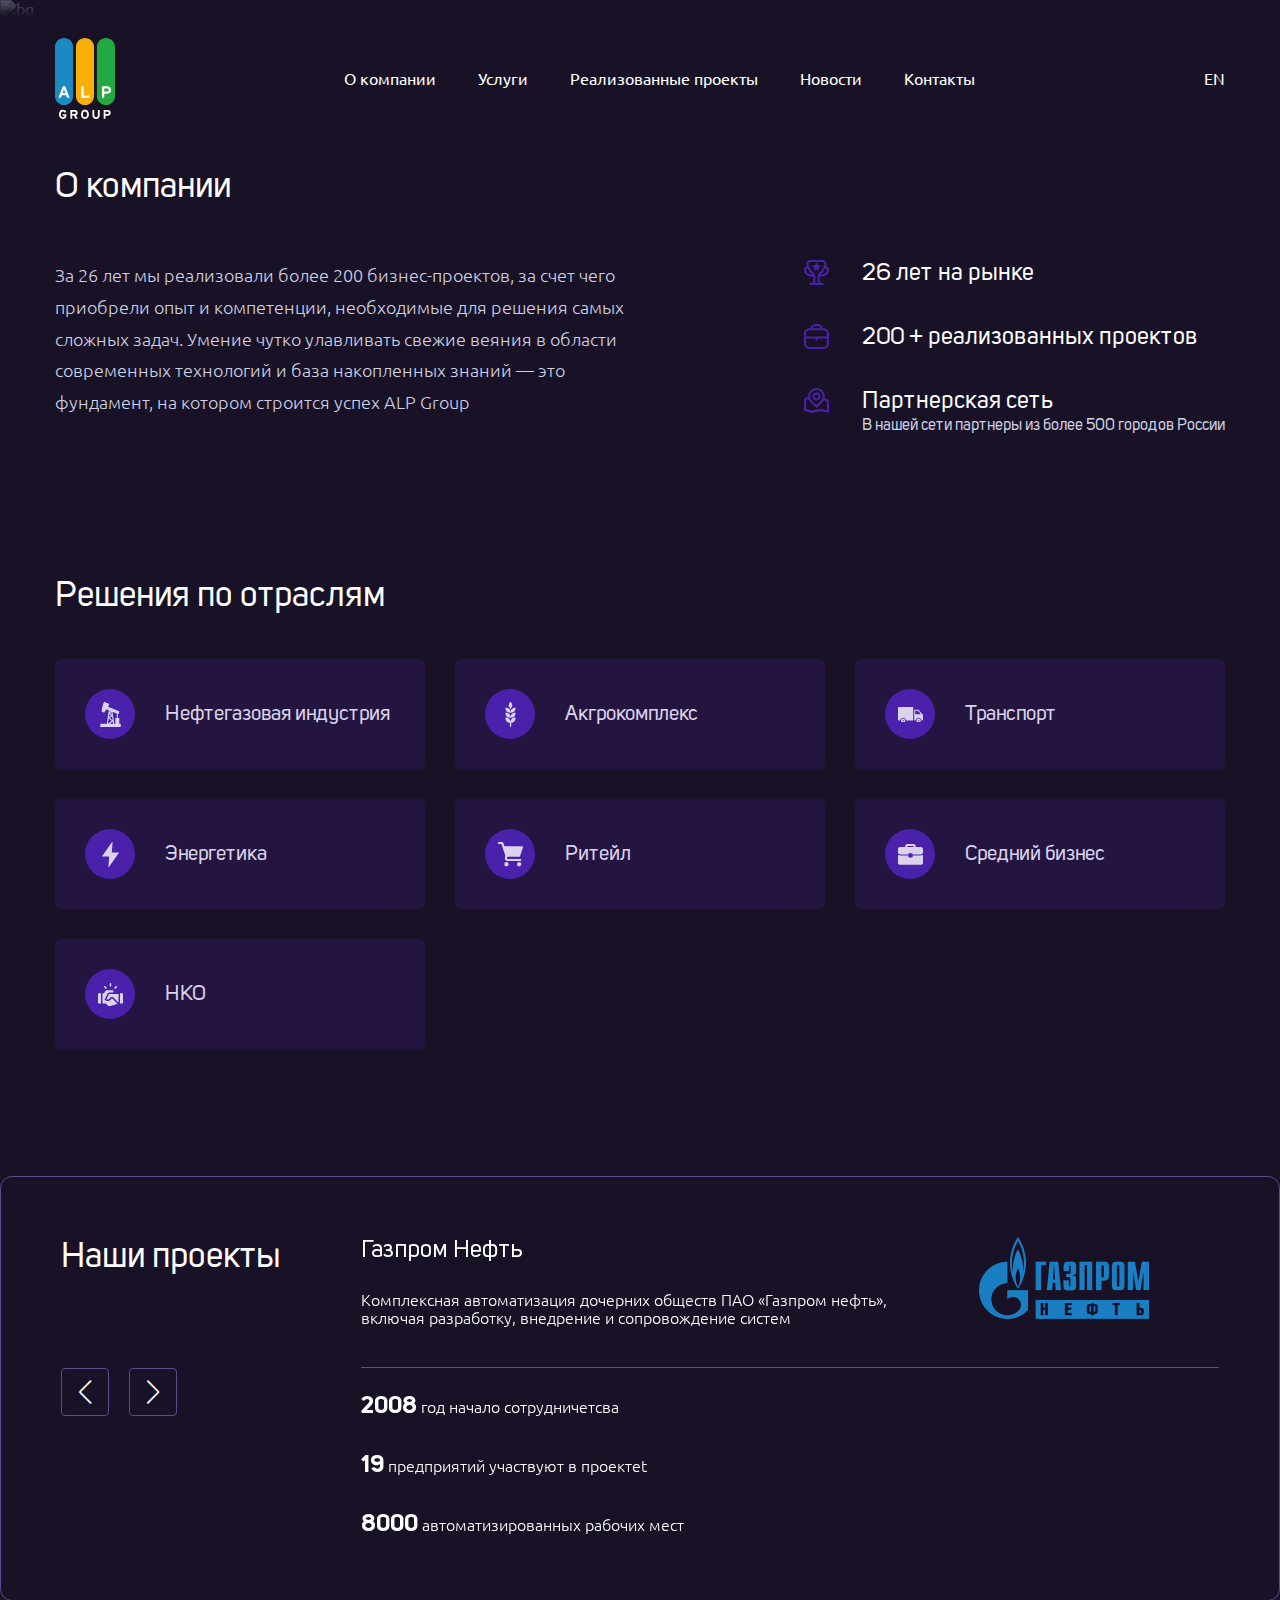
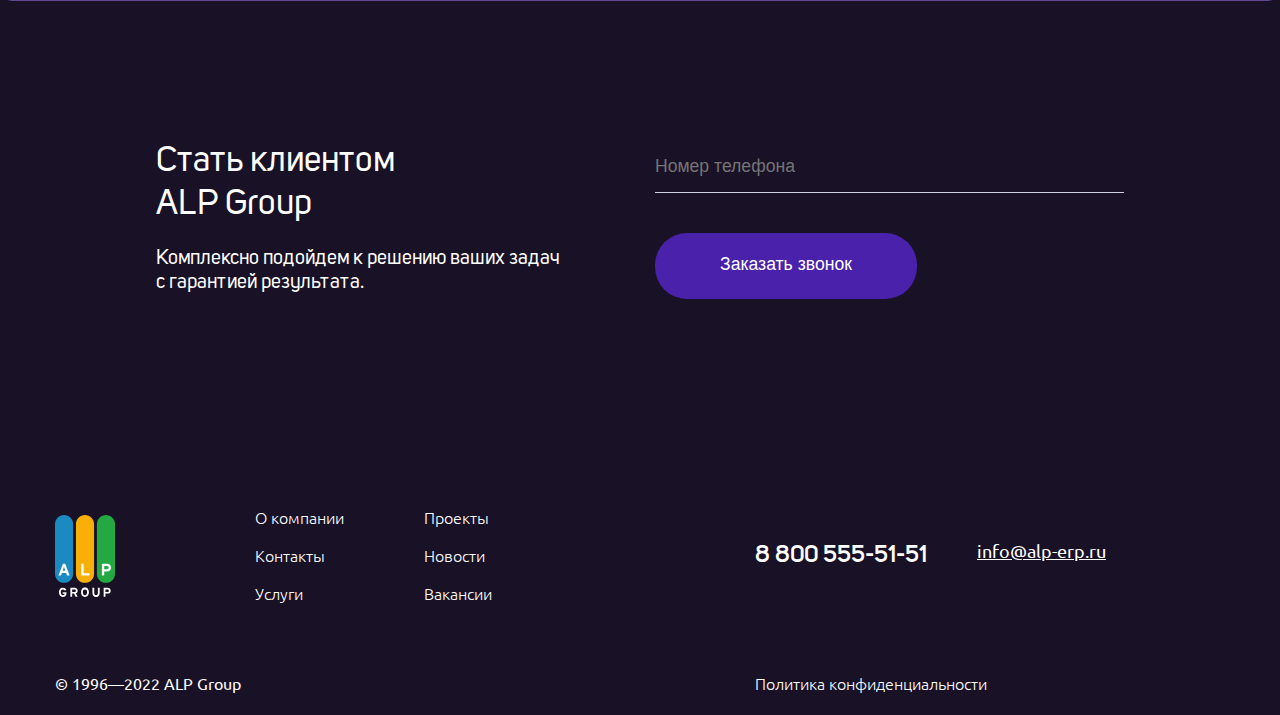
==== commit 2a9149e8: "1st fix" ====
--- a/about.html
+++ b/about.html
@@ -314,7 +314,7 @@
                      placeholder="Номер телефона"
               >
             </label>
-            <button class="default-btn default-btn_purple">Заказать звонок</button>
+            <button class="shadow-hover-purple default-btn default-btn_purple">Заказать звонок</button>
           </form>
         </div>
       </div>
@@ -359,8 +359,9 @@
       </div>
     </div>
   </footer>
-  <!--  <script src="https://cdn.jsdelivr.net/gh/koles1ko/mask@1.0.3/dist/PhoneMask.js"></script>-->
+  <script src="https://cdn.jsdelivr.net/gh/koles1ko/mask@1.0.3/dist/PhoneMask.js"></script>
   <script src="assets/scripts/vendor/swiper-bundle.min.js"></script>
+  <script src="assets/scripts/Modal.js"></script>
   <script src="assets/scripts/script.js"></script>
 </div>
 </body>
--- a/assets/style/style.css
+++ b/assets/style/style.css
@@ -325,6 +325,11 @@
   color: var(--grey-light);
   background-color: transparent;
   padding: 15px 0;
+  font-size: 1.1rem;
+  font-weight: 300;
+}
+.input_border-bottom::placeholder {
+  opacity: 1;
 }
 
 .default-btn {
@@ -357,6 +362,10 @@
   color: var(--white);
 }
 .header__nav a:hover {
+  text-decoration: underline;
+}
+.header__lang:hover {
+  cursor: pointer;
   text-decoration: underline;
 }
 
@@ -443,7 +452,7 @@
   flex-shrink: 0;
 }
 .projects__actions {
-  margin-top: 55px;
+  margin-top: 110px;
   gap: 20px;
 }
 .projects__prev, .projects__next {
@@ -476,17 +485,18 @@
   gap: 30px;
 }
 .projects-item__info {
-  max-width: 470px;
+  max-width: 550px;
   width: 100%;
 }
 .projects-item__name {
-  font-size: 30px;
-  font-weight: 500;
+  font-size: 1.5rem;
+  font-family: var(--font-uni-sans);
 }
 .projects-item__description {
   margin-top: 25px;
-  padding-bottom: 25px;
-  max-width: 450px;
+  padding-bottom: 40px;
+  max-width: 550px;
+  font-weight: 300;
 }
 .projects-item__logo {
   max-width: 170px;
@@ -498,6 +508,7 @@
 }
 .projects-item__list {
   font-family: var(--font-ubuntu);
+  font-weight: 300;
 }
 .projects-item__list strong {
   font-size: 1.5rem;
@@ -680,6 +691,10 @@
   max-height: 25px;
   fill: var(--white);
 }
+.industries__name {
+  font-family: var(--font-uni-sans);
+  font-size: 1.3rem;
+}
 
 .client {
   gap: 30px;
@@ -693,6 +708,11 @@
 }
 .client__text {
   max-width: 460px;
+  margin-top: 20px;
+  font-family: var(--font-uni-sans);
+}
+.client__text p {
+  max-width: 410px;
 }
 .client__title {
   max-width: 240px;
@@ -713,10 +733,14 @@
   margin-top: 100px;
   border-radius: 6px;
   border: 1px solid var(--border-violet);
-  padding: 70px;
+  padding: 65px 100px 65px 70px;
 }
 .contacts-page-client .client {
-  margin-top: 0;
+  margin: 0;
+  padding: 0;
+}
+.contacts-page-client .client__text {
+  color: var(--grey-light);
 }
 
 .pagination {
@@ -776,6 +800,9 @@
   color: var(--white);
   font-size: 1.1rem;
   font-family: var(--font-uni-sans);
+}
+.contacts-block__link a:hover {
+  text-decoration: underline;
 }
 .contacts-block__doc a {
   display: flex;
@@ -802,6 +829,11 @@
   transform-origin: center center;
   transition: transform 1s, opacity 0.5s;
   opacity: 0;
+  padding: 10px;
+}
+.modal.modal-scroll {
+  overflow: auto;
+  align-items: flex-start;
 }
 .modal .modal__body {
   transform: scale(0);
@@ -919,14 +951,16 @@
 }
 .modal-card .modal__body {
   overflow: hidden;
-  background: linear-gradient(to right, var(--item-gr-light), var(--item-gr-dark));
   color: white;
-  background-size: 105%;
   max-width: 770px;
-  padding: 0;
-}
-.modal-card .modal__content {
-  padding: 0 6rem 2.5rem;
+}
+.modal-card .modal__title {
+  font-family: var(--font-uni-sans);
+}
+.modal-card .modal__description {
+  color: var(--grey-light);
+  font-weight: 300;
+  margin-top: 20px;
 }
 .modal-card .modal__picture {
   max-height: 360px;
@@ -956,8 +990,10 @@
 .modal-card .modal__close span {
   background-color: white;
 }
+.modal-card ul {
+  margin-top: 15px;
+}
 .modal-card ul li {
-  font-size: 14px;
   padding-left: 40px;
   position: relative;
 }
@@ -966,7 +1002,7 @@
   display: inline-block;
   width: 20px;
   height: 1px;
-  background-color: var(--btn-bg);
+  background-color: var(--violet);
   top: 9px;
   position: absolute;
   left: 0;
@@ -1057,6 +1093,8 @@
 }
 .home-intro__description p {
   font-size: 1.1rem;
+  font-weight: 300;
+  color: var(--grey-light);
 }
 .home-intro__description p + p {
   margin-top: 10px;
@@ -1064,13 +1102,16 @@
 .home-intro__items {
   margin-top: 55px;
   gap: 30px;
+  display: grid;
+  grid-gap: 30px;
+  grid-template-columns: repeat(3, 1fr);
 }
 
 .home-intro-item {
   border: 1px solid var(--border-violet);
   background-color: var(--bg);
   border-radius: 6px;
-  padding: 40px 30px 25px;
+  padding: 40px 30px 50px;
 }
 .home-intro-item::after {
   content: "";
@@ -1100,6 +1141,7 @@
 }
 .home-intro-item__list li {
   font-size: 0.9rem;
+  font-weight: 300;
 }
 .home-intro-item__list li + li {
   margin-top: 15px;
@@ -1200,6 +1242,7 @@
 }
 .about-intro__description {
   max-width: 570px;
+  font-weight: 300;
   width: 100%;
   font-size: 1.1rem;
   line-height: 1.8;
@@ -1241,13 +1284,16 @@
   gap: 20px;
 }
 .contacts__links {
-  gap: 25px;
+  gap: 80px;
 }
 .contacts__phone {
   font-size: 1.9rem;
   font-family: var(--font-uni-sans);
   font-weight: 600;
   color: var(--white);
+}
+.contacts__phone:hover {
+  text-decoration: underline;
 }
 .contacts__email {
   font-family: var(--font-uni-sans);
@@ -1316,6 +1362,15 @@
   font-size: 1.1rem;
   margin-top: 25px;
 }
+.contacts__data-phone a {
+  font-family: var(--font-uni-sans);
+}
+.contacts__data-phone a:hover {
+  text-decoration: underline;
+}
+.contacts__data-email a {
+  text-decoration: underline;
+}
 .contacts__data-phone a, .contacts__data-email a {
   color: var(--white);
 }
@@ -1338,6 +1393,9 @@
   font-weight: 300;
   color: var(--white);
 }
+.footer__nav a:hover {
+  text-decoration: underline;
+}
 .footer__right {
   max-width: 470px;
   width: 100%;
@@ -1352,6 +1410,9 @@
   font-weight: 600;
   color: var(--white);
 }
+.footer__phone a:hover {
+  text-decoration: underline;
+}
 .footer__mail {
   margin-right: 70px;
 }
@@ -1370,6 +1431,9 @@
 .footer__policy a {
   color: var(--white);
   font-weight: 300;
+}
+.footer__policy a:hover {
+  text-decoration: underline;
 }
 
 .en .footer {
--- a/assets/style/media.css
+++ b/assets/style/media.css
@@ -71,6 +71,12 @@
     max-width: 400px;
   }
 }
+@media (max-height: 550px) {
+  .modal {
+    overflow: auto;
+    align-items: flex-start;
+  }
+}
 @media (max-width: 768px) {
   main {
     z-index: 1;
@@ -90,18 +96,67 @@
   }
   .header__burger {
     order: 1;
-    display: flex;
-    flex-direction: column;
-    gap: 7px;
+    display: block;
     max-width: 30px;
     width: 100%;
     cursor: pointer;
+    height: 20px;
   }
   .header__burger span {
     width: 100%;
     background-color: var(--white);
     border-radius: 2px;
     height: 2px;
+    transform-origin: center center;
+    transition: transform 0.5s linear, top 0.3s linear;
+    position: absolute;
+  }
+  .header__burger span:first-child {
+    top: 0;
+  }
+  .header__burger span:last-child {
+    top: 18px;
+  }
+  .header__burger span:nth-child(2) {
+    top: 9px;
+  }
+  .header__burger.menu-opening span {
+    top: calc(50% - 1px);
+  }
+  .header__burger.menu-opening span:first-child {
+    transform: rotate(45deg);
+  }
+  .header__burger.menu-opening span:last-child {
+    transform: rotate(-45deg);
+  }
+  .header__burger.menu-opening span:nth-child(2) {
+    display: none;
+  }
+  .header__burger.menu-opened span {
+    position: absolute;
+    top: calc(50% - 1px);
+  }
+  .header__burger.menu-opened span:first-child {
+    transform: rotate(45deg);
+  }
+  .header__burger.menu-opened span:last-child {
+    transform: rotate(-45deg);
+  }
+  .header__burger.menu-opened span:nth-child(2) {
+    display: none;
+  }
+  .header__burger.menu-closed span {
+    position: absolute;
+    top: calc(50% - 1px);
+  }
+  .header__burger.menu-closed span:first-child {
+    transform: rotate(0);
+  }
+  .header__burger.menu-closed span:last-child {
+    transform: rotate(0);
+  }
+  .header__burger.menu-closed span:nth-child(2) {
+    display: none;
   }
   .header__nav {
     position: fixed;
@@ -130,6 +185,18 @@
   .header__lang {
     order: 3;
   }
+  .wrapper:not(.en) .header__body {
+    justify-content: center;
+  }
+  .wrapper:not(.en) .header__burger {
+    position: absolute;
+    left: 1rem;
+  }
+  .wrapper:not(.en) .header__lang {
+    position: absolute;
+    right: 1rem;
+    top: 64px;
+  }
   .en .header__logo {
     order: 1;
   }
@@ -147,6 +214,7 @@
   }
   .home-intro__items {
     flex-direction: column;
+    grid-template-columns: repeat(1, 1fr);
   }
   .home-intro-item::after {
     left: auto;
@@ -238,6 +306,9 @@
   .client__title, .client__text {
     max-width: none;
   }
+  .client__text p {
+    max-width: none;
+  }
   .client form {
     max-width: 480px;
     margin: 0 auto;
@@ -320,6 +391,9 @@
   }
   .en-present__form form {
     grid-gap: 20px 25px;
+  }
+  .modal__body {
+    padding: 20px 40px;
   }
 }
 @media (max-width: 550px) {
@@ -353,6 +427,28 @@
     order: 2;
     gap: 25px;
   }
+  .wrapper:not(.en) .header__lang {
+    left: calc(50% - 10px);
+    top: 0;
+    z-index: -1;
+    opacity: 0;
+  }
+  .wrapper:not(.en) .header__lang.mobile-show {
+    opacity: 1;
+    z-index: 1;
+  }
+  .wrapper:not(.en) .header__lang.menu-opening {
+    animation: navShowMenu var(--toggle-menu-time) linear 0.5s 1;
+  }
+  .wrapper:not(.en) .header__lang.menu-opened {
+    opacity: 1;
+    z-index: 1;
+  }
+  .wrapper:not(.en) .header__lang.menu-closed {
+    animation: navHideMenu var(--toggle-menu-time) linear 0s 1;
+    opacity: 0;
+    z-index: -1;
+  }
   .detail-news__socials {
     flex-direction: column;
     gap: 25px;
@@ -420,6 +516,7 @@
     flex-direction: column;
     justify-content: center;
     align-items: center;
+    gap: 25px;
   }
   .en-present__form form {
     grid-template-columns: repeat(1, 1fr);
